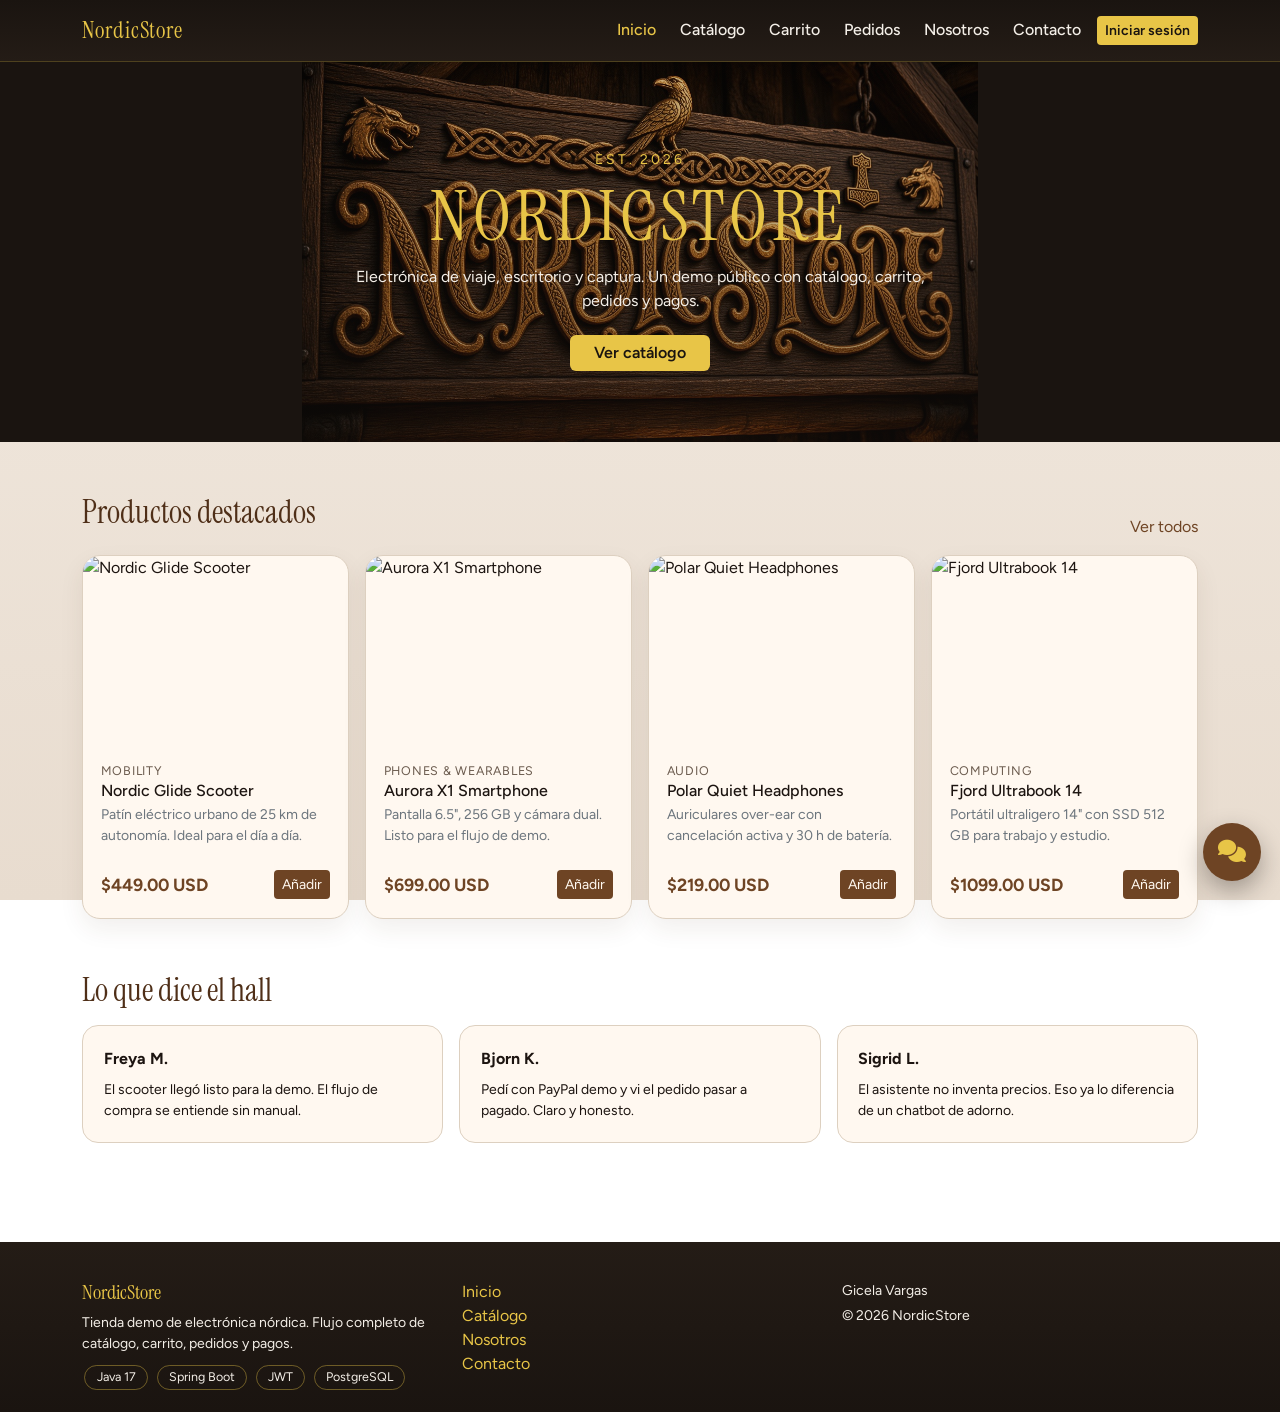
==== index.html @ 16e834bf "Publicar el demo estatico de NordicStore." ====
<!doctype html>
<html lang="es">
  <head>
    <meta charset="UTF-8" />
    <meta name="viewport" content="width=device-width, initial-scale=1.0" />
    <meta name="description" content="NordicStore — tienda demo de electrónica. Catálogo, carrito, pedidos y pagos." />
    <title>NordicStore — Inicio</title>
    <link href="https://fonts.googleapis.com/css2?family=Figtree:wght@400;500;600;700&family=Instrument+Serif:ital@0;1&display=swap" rel="stylesheet" />
    <link href="https://cdn.jsdelivr.net/npm/bootstrap@5.3.8/dist/css/bootstrap.min.css" rel="stylesheet" />
    <link rel="stylesheet" href="https://cdnjs.cloudflare.com/ajax/libs/font-awesome/6.5.0/css/all.min.css" />
    <link rel="stylesheet" href="assets/css/main.css" />
  </head>
  <body>
    <header id="header" class="sticky-top"></header>
    <section class="hero-sign">
      <div>
        <p class="small text-uppercase mb-1" style="letter-spacing:0.2em;color:var(--gold);">Est. 2026</p>
        <h1>NORDICSTORE</h1>
        <p>Electrónica de viaje, escritorio y captura. Un demo público con catálogo, carrito, pedidos y pagos.</p>
        <a class="btn btn-gold px-4" href="pages/catalogo/catalogo.html">Ver catálogo</a>
      </div>
    </section>
    <section class="section">
      <div class="container">
        <div class="d-flex justify-content-between align-items-end mb-3">
          <h2>Productos destacados</h2>
          <a href="pages/catalogo/catalogo.html">Ver todos</a>
        </div>
        <div class="row g-3" id="featured"></div>
      </div>
    </section>
    <section class="section pt-0">
      <div class="container">
        <h2 class="mb-3">Lo que dice el hall</h2>
        <div class="row g-3">
          <div class="col-md-4"><div class="review-card"><strong>Freya M.</strong><p class="small mb-0 mt-2">El scooter llegó listo para la demo. El flujo de compra se entiende sin manual.</p></div></div>
          <div class="col-md-4"><div class="review-card"><strong>Bjorn K.</strong><p class="small mb-0 mt-2">Pedí con PayPal demo y vi el pedido pasar a pagado. Claro y honesto.</p></div></div>
          <div class="col-md-4"><div class="review-card"><strong>Sigrid L.</strong><p class="small mb-0 mt-2">El asistente no inventa precios. Eso ya lo diferencia de un chatbot de adorno.</p></div></div>
        </div>
      </div>
    </section>
    <div id="footer-placeholder"></div>
    <script src="https://cdn.jsdelivr.net/npm/bootstrap@5.3.8/dist/js/bootstrap.bundle.min.js"></script>
    <script src="assets/js/config.js"></script>
    <script src="assets/js/api.js"></script>
    <script src="assets/js/store.js"></script>
    <script src="assets/js/home.js"></script>
  </body>
</html>
---- assets/css/main.css ----
:root {
  --primary: #6e4424;
  --primary-dark: #4f2f18;
  --primary-soft: #8a5a32;
  --ink: #1c1410;
  --muted: #6b5b4e;
  --line: #ddd0c0;
  --bg: #f3ebe2;
  --bg-deep: #e8dccf;
  --card: #fff8f0;
  --danger: #b42318;
  --success: #3d6b45;
  --nav: #1a1410;
  --nav-mid: #241c16;
  --gold: #e8c547;
  --champagne: #c4a77d;
  --font-display: "Instrument Serif", Georgia, serif;
  --font-body: "Figtree", system-ui, sans-serif;
}

* { box-sizing: border-box; }

html, body {
  margin: 0;
  min-height: 100%;
  font-family: var(--font-body);
  color: var(--ink);
  background:
    radial-gradient(ellipse 120% 80% at 10% -10%, rgba(196, 167, 125, 0.22), transparent 50%),
    radial-gradient(ellipse 90% 60% at 100% 0%, rgba(110, 68, 36, 0.1), transparent 45%),
    linear-gradient(180deg, var(--bg) 0%, var(--bg-deep) 100%);
  background-attachment: fixed;
}

a { color: var(--primary); text-decoration: none; }
a:hover { color: var(--primary-dark); }

.ns-nav {
  background: linear-gradient(180deg, var(--nav) 0%, var(--nav-mid) 100%);
  border-bottom: 1px solid rgba(232, 197, 71, 0.25);
}

.ns-nav .navbar-brand {
  font-family: var(--font-display);
  color: var(--gold) !important;
  font-size: 1.45rem;
  letter-spacing: 0.04em;
}

.ns-nav .nav-link {
  color: #f4efe8 !important;
  font-weight: 500;
}

.ns-nav .nav-link.active,
.ns-nav .nav-link:hover { color: var(--gold) !important; }

.ns-nav .navbar-toggler { border-color: var(--champagne); }
.ns-nav .navbar-toggler-icon {
  filter: invert(1);
}

.btn-gold {
  background: var(--gold);
  color: var(--nav);
  border: none;
  font-weight: 600;
}

.btn-gold:hover { background: #d4af37; color: var(--nav); }

.btn-wood {
  background: var(--primary);
  color: #fff8f0;
  border: none;
}

.btn-wood:hover { background: var(--primary-dark); color: #fff; }

.btn-ghost {
  border: 1px solid var(--champagne);
  color: #f4efe8;
  background: transparent;
}

.hero-sign {
  background:
    linear-gradient(180deg, rgba(26, 20, 16, 0.2), rgba(26, 20, 16, 0.45)),
    url("../images/nordic-hero.png") center/contain no-repeat,
    #1a1410;
  min-height: 380px;
  display: flex;
  align-items: center;
  justify-content: center;
  text-align: center;
  color: #fff8f0;
  padding: 4rem 1rem 3rem;
}

.hero-sign h1 {
  font-family: var(--font-display);
  font-size: clamp(2.4rem, 6vw, 4.4rem);
  letter-spacing: 0.08em;
  color: var(--gold);
  margin-bottom: 0.4rem;
}

.hero-sign p { max-width: 38rem; margin: 0 auto 1.4rem; color: #f4efe8; }

.section { padding: 3.2rem 0; }

.section h2 {
  font-family: var(--font-display);
  color: var(--primary-dark);
}

.product-card {
  background: var(--card);
  border: 1px solid var(--line);
  border-radius: 18px;
  overflow: hidden;
  height: 100%;
  display: flex;
  flex-direction: column;
  box-shadow: 0 10px 24px rgba(80, 50, 20, 0.08);
}

.product-card img {
  width: 100%;
  height: 190px;
  object-fit: cover;
}

.product-card .body { padding: 1rem 1.1rem 1.2rem; display: flex; flex-direction: column; flex: 1; }
.product-card .price { color: var(--primary); font-weight: 700; font-size: 1.1rem; }
.product-card .cat { color: var(--muted); font-size: 0.78rem; text-transform: uppercase; letter-spacing: 0.06em; }

.review-card, .panel, .info-card {
  background: var(--card);
  border: 1px solid var(--line);
  border-radius: 16px;
  padding: 1.3rem;
}

.ns-footer {
  background: linear-gradient(180deg, var(--nav-mid) 0%, var(--nav) 100%);
  color: #f4efe8;
  padding: 2.4rem 0 1.2rem;
  margin-top: 3rem;
}

.ns-footer a { color: var(--gold); }
.ns-footer .pills span {
  display: inline-block;
  border: 1px solid rgba(232, 197, 71, 0.4);
  border-radius: 999px;
  padding: 0.15rem 0.7rem;
  font-size: 0.78rem;
  margin: 0.15rem;
}

#cart-badge {
  display: none;
  min-width: 1.15rem;
  height: 1.15rem;
  border-radius: 999px;
  background: var(--gold);
  color: var(--nav);
  font-size: 0.7rem;
  align-items: center;
  justify-content: center;
  margin-left: 0.25rem;
}

.ns-toast {
  position: fixed;
  bottom: 1.4rem;
  left: 50%;
  transform: translateX(-50%) translateY(20px);
  background: var(--nav);
  color: #fff8f0;
  padding: 0.7rem 1.1rem;
  border-radius: 999px;
  opacity: 0;
  pointer-events: none;
  transition: 0.25s ease;
  z-index: 1080;
  border: 1px solid var(--gold);
}

.ns-toast.show { opacity: 1; transform: translateX(-50%) translateY(0); }
.ns-toast.error { border-color: #f0a0a0; }

.assistant-btn {
  position: fixed;
  right: 1.2rem;
  bottom: 1.2rem;
  width: 58px;
  height: 58px;
  border-radius: 50%;
  border: none;
  background: var(--primary);
  color: var(--gold);
  font-size: 1.4rem;
  box-shadow: 0 10px 24px rgba(26, 20, 16, 0.35);
  z-index: 1070;
}

.assistant-panel {
  position: fixed;
  right: 1.2rem;
  bottom: 5.2rem;
  width: min(360px, calc(100vw - 1.6rem));
  height: 420px;
  background: var(--card);
  border: 1px solid var(--line);
  border-radius: 16px;
  display: none;
  flex-direction: column;
  z-index: 1070;
  box-shadow: 0 16px 40px rgba(26, 20, 16, 0.25);
}

.assistant-panel.open { display: flex; }
.assistant-panel header {
  background: var(--nav);
  color: var(--gold);
  padding: 0.75rem 1rem;
  border-radius: 16px 16px 0 0;
  font-family: var(--font-display);
}
.assistant-log { flex: 1; overflow: auto; padding: 0.8rem; font-size: 0.92rem; }
.assistant-log .bot, .assistant-log .me {
  margin-bottom: 0.65rem;
  padding: 0.55rem 0.7rem;
  border-radius: 10px;
  white-space: pre-wrap;
}
.assistant-log .bot { background: #f3ebe2; }
.assistant-log .me { background: #efe3c8; text-align: right; }
.assistant-panel form { display: flex; gap: 0.4rem; padding: 0.6rem; border-top: 1px solid var(--line); }

.page-head { padding: 2.2rem 0 0.4rem; }
.page-head h1 { font-family: var(--font-display); color: var(--primary-dark); }

.cart-row img { width: 72px; height: 72px; object-fit: cover; border-radius: 10px; }

.pay-demo {
  border-radius: 14px;
  padding: 1rem;
  margin-top: 0.8rem;
}

.pay-demo.paypal { background: #fff7d6; border: 1px solid #e8c547; }
.pay-demo.wompi { background: #e8f7ef; border: 1px solid #3d6b45; }

.user-session { display: none; align-items: center; gap: 0.6rem; color: #f4efe8; }
.btn-cerrar-sesion {
  background: transparent;
  border: 1px solid var(--champagne);
  color: #f4efe8;
  border-radius: 999px;
  padding: 0.2rem 0.7rem;
  font-size: 0.82rem;
}
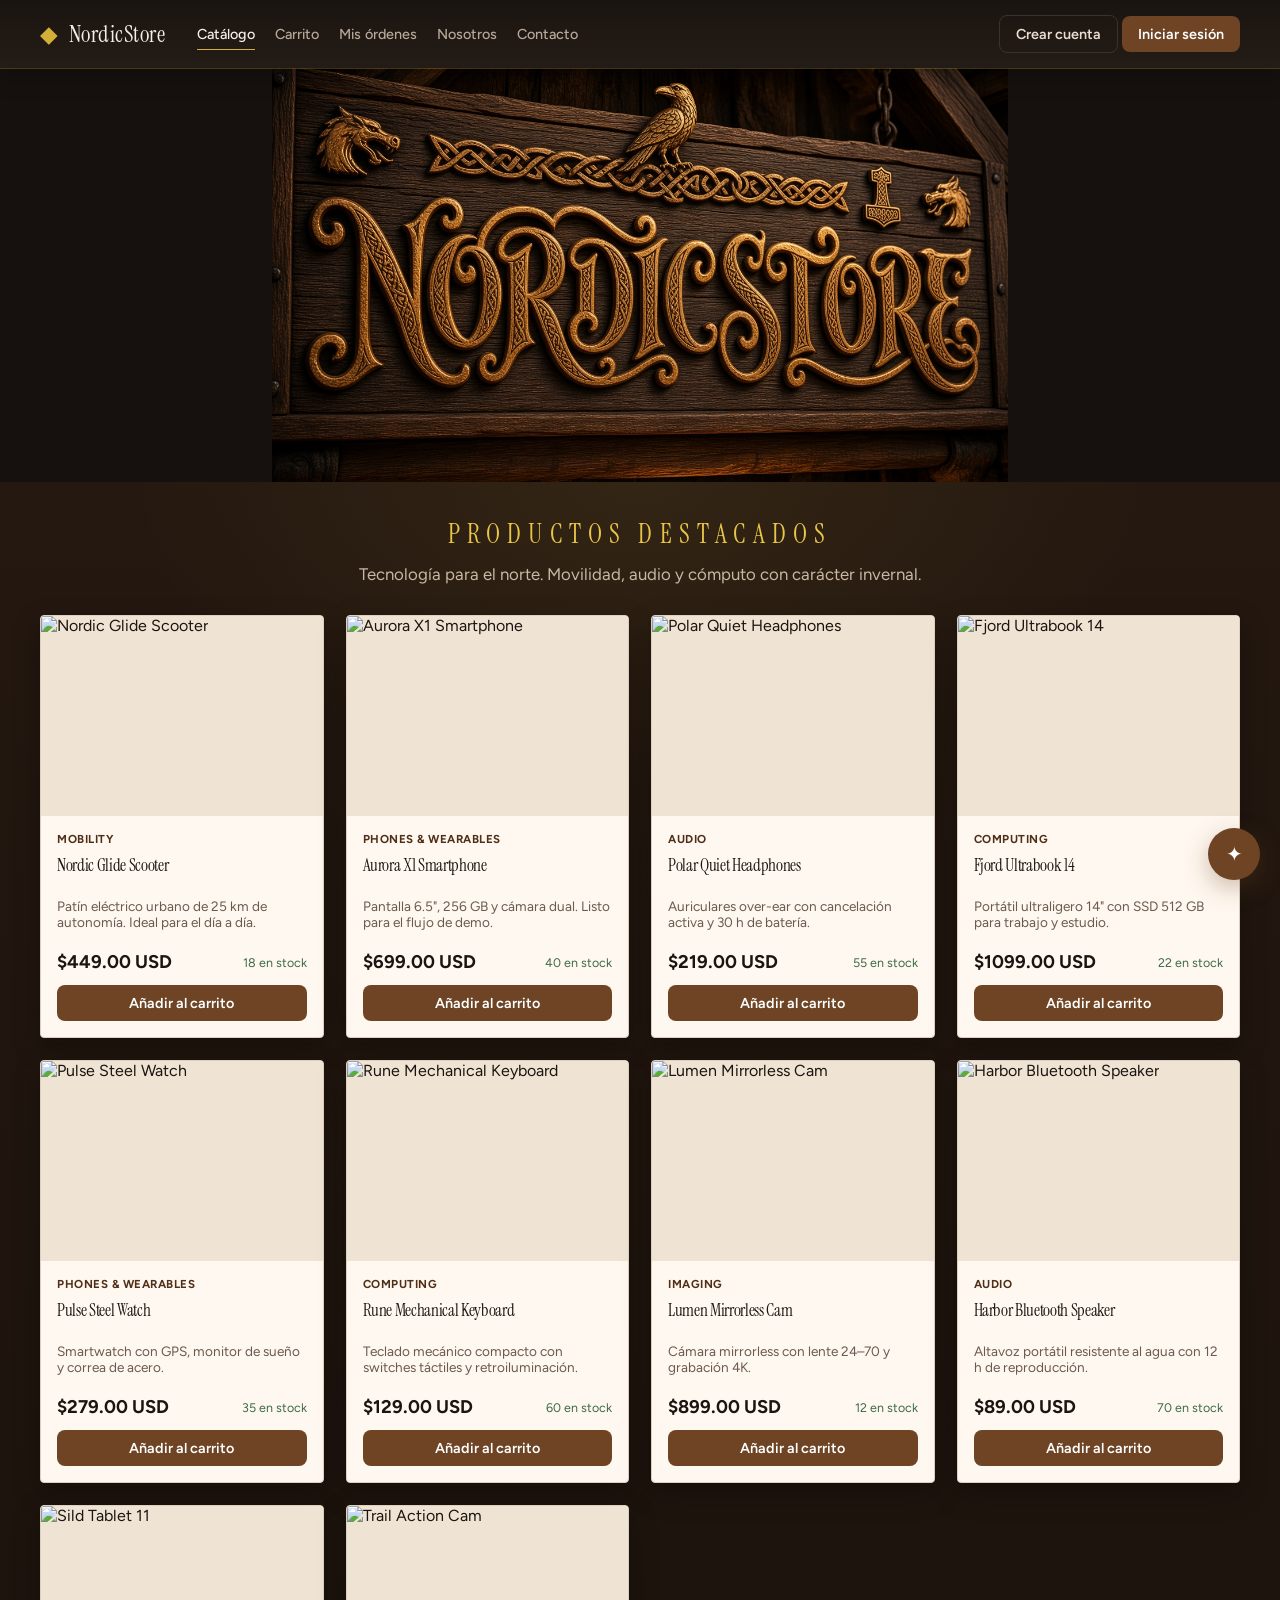
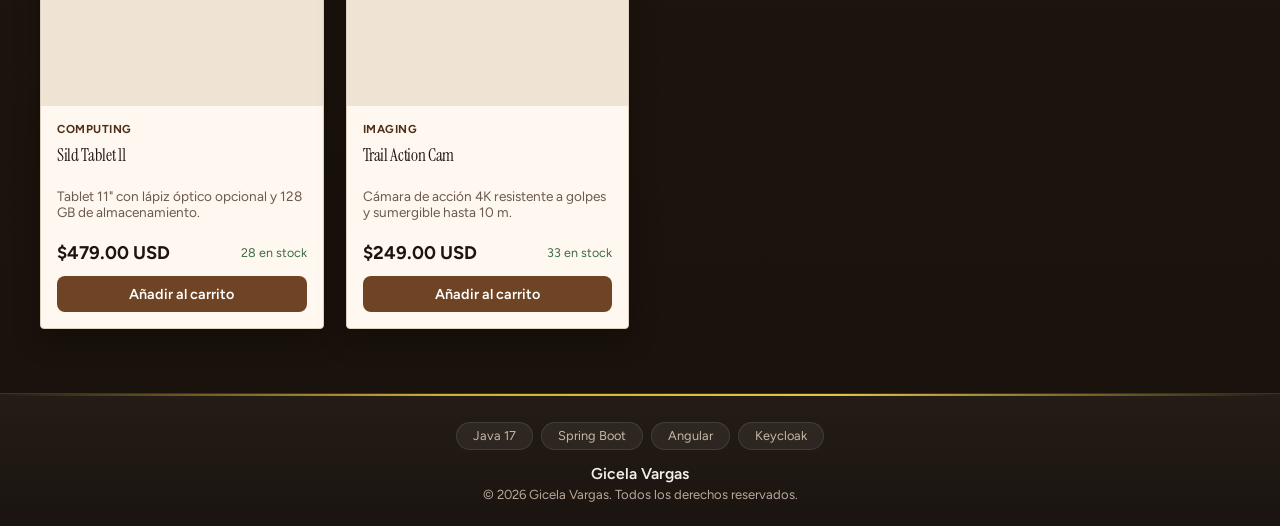
==== commit 9fdcbda4: "Igualar el look del demo al de la tienda NordicStore." ====
--- a/index.html
+++ b/index.html
@@ -3,44 +3,27 @@
   <head>
     <meta charset="UTF-8" />
     <meta name="viewport" content="width=device-width, initial-scale=1.0" />
-    <meta name="description" content="NordicStore — tienda demo de electrónica. Catálogo, carrito, pedidos y pagos." />
-    <title>NordicStore — Inicio</title>
+    <meta name="description" content="NordicStore — tienda demo de electrónica." />
+    <title>NordicStore</title>
+    <link rel="preconnect" href="https://fonts.googleapis.com" />
+    <link rel="preconnect" href="https://fonts.gstatic.com" crossorigin />
     <link href="https://fonts.googleapis.com/css2?family=Figtree:wght@400;500;600;700&family=Instrument+Serif:ital@0;1&display=swap" rel="stylesheet" />
-    <link href="https://cdn.jsdelivr.net/npm/bootstrap@5.3.8/dist/css/bootstrap.min.css" rel="stylesheet" />
-    <link rel="stylesheet" href="https://cdnjs.cloudflare.com/ajax/libs/font-awesome/6.5.0/css/all.min.css" />
     <link rel="stylesheet" href="assets/css/main.css" />
   </head>
-  <body>
-    <header id="header" class="sticky-top"></header>
-    <section class="hero-sign">
-      <div>
-        <p class="small text-uppercase mb-1" style="letter-spacing:0.2em;color:var(--gold);">Est. 2026</p>
-        <h1>NORDICSTORE</h1>
-        <p>Electrónica de viaje, escritorio y captura. Un demo público con catálogo, carrito, pedidos y pagos.</p>
-        <a class="btn btn-gold px-4" href="pages/catalogo/catalogo.html">Ver catálogo</a>
-      </div>
+  <body class="has-shop">
+    <div id="header"></div>
+    <section class="hero">
+      <h1 class="sr-only">NordicStore</h1>
+      <img class="hero-art" src="assets/images/nordic-hero.png" width="1600" height="900" alt="NordicStore">
     </section>
-    <section class="section">
-      <div class="container">
-        <div class="d-flex justify-content-between align-items-end mb-3">
-          <h2>Productos destacados</h2>
-          <a href="pages/catalogo/catalogo.html">Ver todos</a>
-        </div>
-        <div class="row g-3" id="featured"></div>
-      </div>
-    </section>
-    <section class="section pt-0">
-      <div class="container">
-        <h2 class="mb-3">Lo que dice el hall</h2>
-        <div class="row g-3">
-          <div class="col-md-4"><div class="review-card"><strong>Freya M.</strong><p class="small mb-0 mt-2">El scooter llegó listo para la demo. El flujo de compra se entiende sin manual.</p></div></div>
-          <div class="col-md-4"><div class="review-card"><strong>Bjorn K.</strong><p class="small mb-0 mt-2">Pedí con PayPal demo y vi el pedido pasar a pagado. Claro y honesto.</p></div></div>
-          <div class="col-md-4"><div class="review-card"><strong>Sigrid L.</strong><p class="small mb-0 mt-2">El asistente no inventa precios. Eso ya lo diferencia de un chatbot de adorno.</p></div></div>
-        </div>
+    <section class="shelf">
+      <div class="shelf-inner">
+        <h2 class="shelf-title">Productos destacados</h2>
+        <p class="lede">Tecnología para el norte. Movilidad, audio y cómputo con carácter invernal.</p>
+        <div class="grid" id="featured"></div>
       </div>
     </section>
     <div id="footer-placeholder"></div>
-    <script src="https://cdn.jsdelivr.net/npm/bootstrap@5.3.8/dist/js/bootstrap.bundle.min.js"></script>
     <script src="assets/js/config.js"></script>
     <script src="assets/js/api.js"></script>
     <script src="assets/js/store.js"></script>
--- a/assets/css/main.css
+++ b/assets/css/main.css
@@ -10,154 +10,369 @@
   --card: #fff8f0;
   --danger: #b42318;
   --success: #3d6b45;
+  --frost: #d4af37;
+  --champagne: #c4a77d;
   --nav: #1a1410;
   --nav-mid: #241c16;
-  --gold: #e8c547;
-  --champagne: #c4a77d;
+  --snow: #f4efe8;
   --font-display: "Instrument Serif", Georgia, serif;
   --font-body: "Figtree", system-ui, sans-serif;
+  --gold: #e8c547;
+  --gold-deep: #8a6a12;
 }
 
 * { box-sizing: border-box; }
 
-html, body {
+html,
+body {
   margin: 0;
-  min-height: 100%;
+  padding: 0;
   font-family: var(--font-body);
-  color: var(--ink);
   background:
     radial-gradient(ellipse 120% 80% at 10% -10%, rgba(196, 167, 125, 0.22), transparent 50%),
     radial-gradient(ellipse 90% 60% at 100% 0%, rgba(110, 68, 36, 0.1), transparent 45%),
     linear-gradient(180deg, var(--bg) 0%, var(--bg-deep) 100%);
   background-attachment: fixed;
+  color: var(--ink);
+  min-height: 100%;
+}
+
+body.has-shop {
+  background: #1a120c;
+}
+
+h1, h2, h3 {
+  margin: 0 0 12px;
+  font-family: var(--font-display);
+  font-weight: 400;
+  letter-spacing: -0.02em;
 }
 
 a { color: var(--primary); text-decoration: none; }
-a:hover { color: var(--primary-dark); }
-
-.ns-nav {
+
+.btn {
+  border: none;
+  border-radius: 8px;
+  padding: 9px 16px;
+  font-size: 0.9rem;
+  font-weight: 600;
+  cursor: pointer;
+  display: inline-block;
+  text-align: center;
+  font-family: inherit;
+  transition: background 0.15s ease, opacity 0.15s ease;
+}
+
+.btn:disabled { opacity: 0.5; cursor: not-allowed; }
+
+.btn-primary {
+  background: var(--primary);
+  color: #fff;
+}
+
+.btn-primary:hover:not(:disabled) { background: var(--primary-dark); color: #fff; }
+
+.btn-ghost {
+  background: transparent;
+  color: #e8ddd0;
+  border: 1px solid #3a322c;
+}
+
+.btn-ghost:hover { background: rgba(255, 255, 255, 0.08); color: #e8ddd0; }
+
+.btn-outline {
+  background: transparent;
+  color: var(--primary-dark);
+  border: 1px solid var(--primary);
+}
+
+.btn-danger {
+  background: transparent;
+  color: var(--danger);
+  border: 1px solid var(--danger);
+}
+
+.navbar {
+  display: flex;
+  align-items: center;
+  gap: 24px;
+  padding: 0 40px;
+  height: 68px;
   background: linear-gradient(180deg, var(--nav) 0%, var(--nav-mid) 100%);
-  border-bottom: 1px solid rgba(232, 197, 71, 0.25);
-}
-
-.ns-nav .navbar-brand {
+  color: var(--snow);
+  position: sticky;
+  top: 0;
+  z-index: 10;
+  box-shadow: 0 1px 0 rgba(212, 175, 55, 0.28), 0 8px 24px rgba(0, 0, 0, 0.28);
+}
+
+.brand {
   font-family: var(--font-display);
-  color: var(--gold) !important;
   font-size: 1.45rem;
-  letter-spacing: 0.04em;
-}
-
-.ns-nav .nav-link {
-  color: #f4efe8 !important;
+  color: var(--snow) !important;
+  text-decoration: none;
+  letter-spacing: 0.02em;
+  white-space: nowrap;
+}
+
+.brand strong { font-weight: 400; }
+
+.brand-mark {
+  color: var(--frost);
+  margin-right: 6px;
+}
+
+.nav-links {
+  display: flex;
+  gap: 20px;
+  margin-left: 8px;
+  flex-wrap: wrap;
+}
+
+.nav-links a {
+  color: #b8a898 !important;
+  text-decoration: none;
   font-weight: 500;
-}
-
-.ns-nav .nav-link.active,
-.ns-nav .nav-link:hover { color: var(--gold) !important; }
-
-.ns-nav .navbar-toggler { border-color: var(--champagne); }
-.ns-nav .navbar-toggler-icon {
-  filter: invert(1);
-}
-
-.btn-gold {
-  background: var(--gold);
-  color: var(--nav);
-  border: none;
+  font-size: 0.9rem;
+  padding: 6px 0;
+  border-bottom: 1px solid transparent;
+}
+
+.nav-links a:hover { color: var(--snow) !important; }
+
+.nav-links a.active {
+  color: var(--snow) !important;
+  border-color: var(--frost);
+}
+
+.nav-actions {
+  margin-left: auto;
+  display: flex;
+  align-items: center;
+  gap: 14px;
+}
+
+.nav-actions .user { color: #c8b8a4; font-size: 0.88rem; }
+
+.user-session { display: none; align-items: center; gap: 14px; }
+
+.content {
+  width: 100%;
+  max-width: 1520px;
+  margin: 0 auto;
+  padding: 28px 40px 56px;
+}
+
+.hero {
+  margin: 0;
+  width: 100%;
+  background: #16110e;
+}
+
+.hero-art {
+  display: block;
+  width: 100%;
+  height: min(46vh, 440px);
+  object-fit: contain;
+  object-position: center;
+  background: #16110e;
+}
+
+.sr-only {
+  position: absolute;
+  width: 1px;
+  height: 1px;
+  overflow: hidden;
+  clip: rect(0, 0, 0, 0);
+}
+
+.shelf {
+  width: 100%;
+  padding: 36px 40px 64px;
+  background:
+    radial-gradient(ellipse 80% 40% at 50% 0%, rgba(232, 197, 71, 0.08), transparent 50%),
+    linear-gradient(180deg, #241810 0%, #1a120c 100%);
+}
+
+.shelf-inner { max-width: 1520px; margin: 0 auto; }
+
+.shelf-title {
+  margin: 0 0 10px;
+  text-align: center;
+  font-family: var(--font-display);
+  font-size: clamp(1.15rem, 2.4vw, 1.6rem);
+  letter-spacing: 0.28em;
+  text-transform: uppercase;
+  color: #e8c547;
+}
+
+.lede {
+  max-width: 36rem;
+  margin: 0 auto 28px;
+  text-align: center;
+  color: #c8b8a4;
+  font-size: 1.05rem;
+  line-height: 1.55;
+}
+
+.grid {
+  display: grid;
+  grid-template-columns: repeat(auto-fill, minmax(260px, 1fr));
+  gap: 22px;
+}
+
+.card {
+  background: #fff8f0;
+  border: 1px solid var(--line);
+  border-radius: 4px;
+  box-shadow: 0 10px 28px rgba(0, 0, 0, 0.28);
+}
+
+.product {
+  display: flex;
+  flex-direction: column;
+  overflow: hidden;
+}
+
+.thumb {
+  height: 200px;
+  background: #efe4d4;
+}
+
+.thumb img {
+  width: 100%;
+  height: 100%;
+  object-fit: cover;
+}
+
+.product-body {
+  padding: 16px;
+  display: flex;
+  flex-direction: column;
+  gap: 8px;
+  flex: 1;
+}
+
+.category {
+  font-size: 0.72rem;
+  text-transform: uppercase;
+  letter-spacing: 0.5px;
+  color: var(--primary-dark);
+  font-weight: 700;
+}
+
+.product-body h3 {
+  margin: 0;
+  font-size: 1.05rem;
+}
+
+.desc {
+  font-size: 0.85rem;
+  color: var(--muted);
+  flex: 1;
+  display: -webkit-box;
+  -webkit-line-clamp: 2;
+  -webkit-box-orient: vertical;
+  overflow: hidden;
+}
+
+.product-foot {
+  display: flex;
+  justify-content: space-between;
+  align-items: center;
+}
+
+.price { font-size: 1.15rem; font-weight: 700; }
+
+.stock { font-size: 0.78rem; color: var(--success); }
+.stock.out { color: var(--danger); }
+
+.block { width: 100%; margin-top: 4px; }
+
+.site-footer {
+  position: relative;
+  margin-top: auto;
+  width: 100%;
+  background: linear-gradient(180deg, var(--nav-mid) 0%, var(--nav) 100%);
+  border-top: 1px solid rgba(212, 175, 55, 0.2);
+  padding: 1.75rem 1rem 1.5rem;
+  text-align: center;
+}
+
+.site-footer::before {
+  content: "";
+  position: absolute;
+  top: 0;
+  left: 0;
+  right: 0;
+  height: 2px;
+  background: linear-gradient(90deg, transparent, var(--frost) 35%, var(--gold) 65%, transparent);
+}
+
+.footer-pills {
+  display: flex;
+  flex-wrap: wrap;
+  justify-content: center;
+  gap: 8px;
+  margin-bottom: 14px;
+}
+
+.footer-pill {
+  display: inline-flex;
+  align-items: center;
+  background: rgba(255, 255, 255, 0.06);
+  border: 1px solid rgba(255, 255, 255, 0.1);
+  border-radius: 2rem;
+  padding: 0.35rem 1rem;
+  color: #c8b8a4;
+  font-size: 0.8rem;
+}
+
+.footer-author {
+  margin: 0 0 4px;
+  color: var(--snow);
   font-weight: 600;
-}
-
-.btn-gold:hover { background: #d4af37; color: var(--nav); }
-
-.btn-wood {
-  background: var(--primary);
-  color: #fff8f0;
-  border: none;
-}
-
-.btn-wood:hover { background: var(--primary-dark); color: #fff; }
-
-.btn-ghost {
-  border: 1px solid var(--champagne);
-  color: #f4efe8;
-  background: transparent;
-}
-
-.hero-sign {
-  background:
-    linear-gradient(180deg, rgba(26, 20, 16, 0.2), rgba(26, 20, 16, 0.45)),
-    url("../images/nordic-hero.png") center/contain no-repeat,
-    #1a1410;
-  min-height: 380px;
-  display: flex;
-  align-items: center;
-  justify-content: center;
-  text-align: center;
-  color: #fff8f0;
-  padding: 4rem 1rem 3rem;
-}
-
-.hero-sign h1 {
-  font-family: var(--font-display);
-  font-size: clamp(2.4rem, 6vw, 4.4rem);
-  letter-spacing: 0.08em;
-  color: var(--gold);
-  margin-bottom: 0.4rem;
-}
-
-.hero-sign p { max-width: 38rem; margin: 0 auto 1.4rem; color: #f4efe8; }
-
-.section { padding: 3.2rem 0; }
-
-.section h2 {
-  font-family: var(--font-display);
-  color: var(--primary-dark);
-}
-
-.product-card {
+  font-size: 0.98rem;
+}
+
+.footer-rights {
+  margin: 0;
+  color: #b8a898;
+  font-size: 0.82rem;
+}
+
+.page-head h1 { color: var(--primary-dark); }
+.muted { color: var(--muted); }
+
+.panel {
   background: var(--card);
   border: 1px solid var(--line);
-  border-radius: 18px;
-  overflow: hidden;
-  height: 100%;
-  display: flex;
-  flex-direction: column;
-  box-shadow: 0 10px 24px rgba(80, 50, 20, 0.08);
-}
-
-.product-card img {
-  width: 100%;
-  height: 190px;
-  object-fit: cover;
-}
-
-.product-card .body { padding: 1rem 1.1rem 1.2rem; display: flex; flex-direction: column; flex: 1; }
-.product-card .price { color: var(--primary); font-weight: 700; font-size: 1.1rem; }
-.product-card .cat { color: var(--muted); font-size: 0.78rem; text-transform: uppercase; letter-spacing: 0.06em; }
-
-.review-card, .panel, .info-card {
-  background: var(--card);
-  border: 1px solid var(--line);
-  border-radius: 16px;
+  border-radius: 4px;
   padding: 1.3rem;
 }
 
-.ns-footer {
-  background: linear-gradient(180deg, var(--nav-mid) 0%, var(--nav) 100%);
-  color: #f4efe8;
-  padding: 2.4rem 0 1.2rem;
-  margin-top: 3rem;
-}
-
-.ns-footer a { color: var(--gold); }
-.ns-footer .pills span {
-  display: inline-block;
-  border: 1px solid rgba(232, 197, 71, 0.4);
-  border-radius: 999px;
-  padding: 0.15rem 0.7rem;
-  font-size: 0.78rem;
-  margin: 0.15rem;
-}
+.cart-row {
+  display: flex;
+  gap: 12px;
+  align-items: center;
+  padding: 12px 0;
+  border-bottom: 1px solid var(--line);
+}
+
+.cart-row img { width: 72px; height: 72px; object-fit: cover; border-radius: 4px; }
+
+.cart-row input { width: 5rem; }
+
+.row-between {
+  display: flex;
+  justify-content: space-between;
+  align-items: center;
+  padding-top: 16px;
+}
+
+.pay-demo { border-radius: 8px; padding: 1rem; margin-top: 0.8rem; }
+.pay-demo.paypal { background: #fff7d6; border: 1px solid #e8c547; }
+.pay-demo.wompi { background: #e8f7ef; border: 1px solid #3d6b45; }
 
 #cart-badge {
   display: none;
@@ -193,73 +408,84 @@
 
 .assistant-btn {
   position: fixed;
-  right: 1.2rem;
-  bottom: 1.2rem;
-  width: 58px;
-  height: 58px;
+  right: 20px;
+  bottom: 20px;
+  width: 52px;
+  height: 52px;
   border-radius: 50%;
   border: none;
   background: var(--primary);
-  color: var(--gold);
-  font-size: 1.4rem;
-  box-shadow: 0 10px 24px rgba(26, 20, 16, 0.35);
-  z-index: 1070;
+  color: #fff;
+  font-size: 1.25rem;
+  box-shadow: 0 8px 24px rgba(110, 68, 36, 0.35);
+  z-index: 40;
+  cursor: pointer;
 }
 
 .assistant-panel {
   position: fixed;
-  right: 1.2rem;
-  bottom: 5.2rem;
-  width: min(360px, calc(100vw - 1.6rem));
+  right: 20px;
+  bottom: 82px;
+  width: min(380px, calc(100vw - 32px));
   height: 420px;
   background: var(--card);
   border: 1px solid var(--line);
-  border-radius: 16px;
+  border-radius: 4px;
   display: none;
   flex-direction: column;
-  z-index: 1070;
+  z-index: 40;
   box-shadow: 0 16px 40px rgba(26, 20, 16, 0.25);
 }
 
 .assistant-panel.open { display: flex; }
 .assistant-panel header {
-  background: var(--nav);
-  color: var(--gold);
-  padding: 0.75rem 1rem;
-  border-radius: 16px 16px 0 0;
+  padding: 14px 16px 8px;
+  border-bottom: 1px solid var(--line);
   font-family: var(--font-display);
-}
-.assistant-log { flex: 1; overflow: auto; padding: 0.8rem; font-size: 0.92rem; }
+  color: var(--ink);
+}
+.assistant-log { flex: 1; overflow: auto; padding: 12px 16px; font-size: 0.9rem; }
 .assistant-log .bot, .assistant-log .me {
-  margin-bottom: 0.65rem;
-  padding: 0.55rem 0.7rem;
-  border-radius: 10px;
+  margin-bottom: 8px;
+  padding: 8px 12px;
+  border-radius: 12px;
   white-space: pre-wrap;
 }
-.assistant-log .bot { background: #f3ebe2; }
-.assistant-log .me { background: #efe3c8; text-align: right; }
-.assistant-panel form { display: flex; gap: 0.4rem; padding: 0.6rem; border-top: 1px solid var(--line); }
-
-.page-head { padding: 2.2rem 0 0.4rem; }
-.page-head h1 { font-family: var(--font-display); color: var(--primary-dark); }
-
-.cart-row img { width: 72px; height: 72px; object-fit: cover; border-radius: 10px; }
-
-.pay-demo {
-  border-radius: 14px;
-  padding: 1rem;
-  margin-top: 0.8rem;
-}
-
-.pay-demo.paypal { background: #fff7d6; border: 1px solid #e8c547; }
-.pay-demo.wompi { background: #e8f7ef; border: 1px solid #3d6b45; }
-
-.user-session { display: none; align-items: center; gap: 0.6rem; color: #f4efe8; }
-.btn-cerrar-sesion {
-  background: transparent;
-  border: 1px solid var(--champagne);
-  color: #f4efe8;
-  border-radius: 999px;
-  padding: 0.2rem 0.7rem;
-  font-size: 0.82rem;
-}
+.assistant-log .bot { background: var(--bg-deep); }
+.assistant-log .me { background: var(--primary); color: #fff; text-align: right; }
+.assistant-panel form { display: flex; gap: 8px; padding: 12px 16px 16px; }
+.assistant-panel input {
+  flex: 1;
+  border: 1px solid var(--line);
+  border-radius: 8px;
+  padding: 8px 10px;
+  font: inherit;
+}
+
+.shelf-tools {
+  display: flex;
+  gap: 12px;
+  margin: 0 auto 24px;
+  max-width: 640px;
+}
+
+.shelf-tools input,
+.shelf-tools select,
+.panel input,
+.panel textarea,
+.panel select {
+  width: 100%;
+  border: 1px solid var(--line);
+  border-radius: 8px;
+  padding: 8px 10px;
+  font: inherit;
+  background: #fff;
+}
+
+@media (max-width: 700px) {
+  .navbar { padding: 10px 16px; height: auto; flex-wrap: wrap; }
+  .nav-actions { margin-left: 0; width: 100%; }
+  .hero-art { height: min(40vh, 300px); }
+  .shelf, .content { padding: 28px 16px 48px; }
+  .lede { font-size: 0.95rem; }
+}
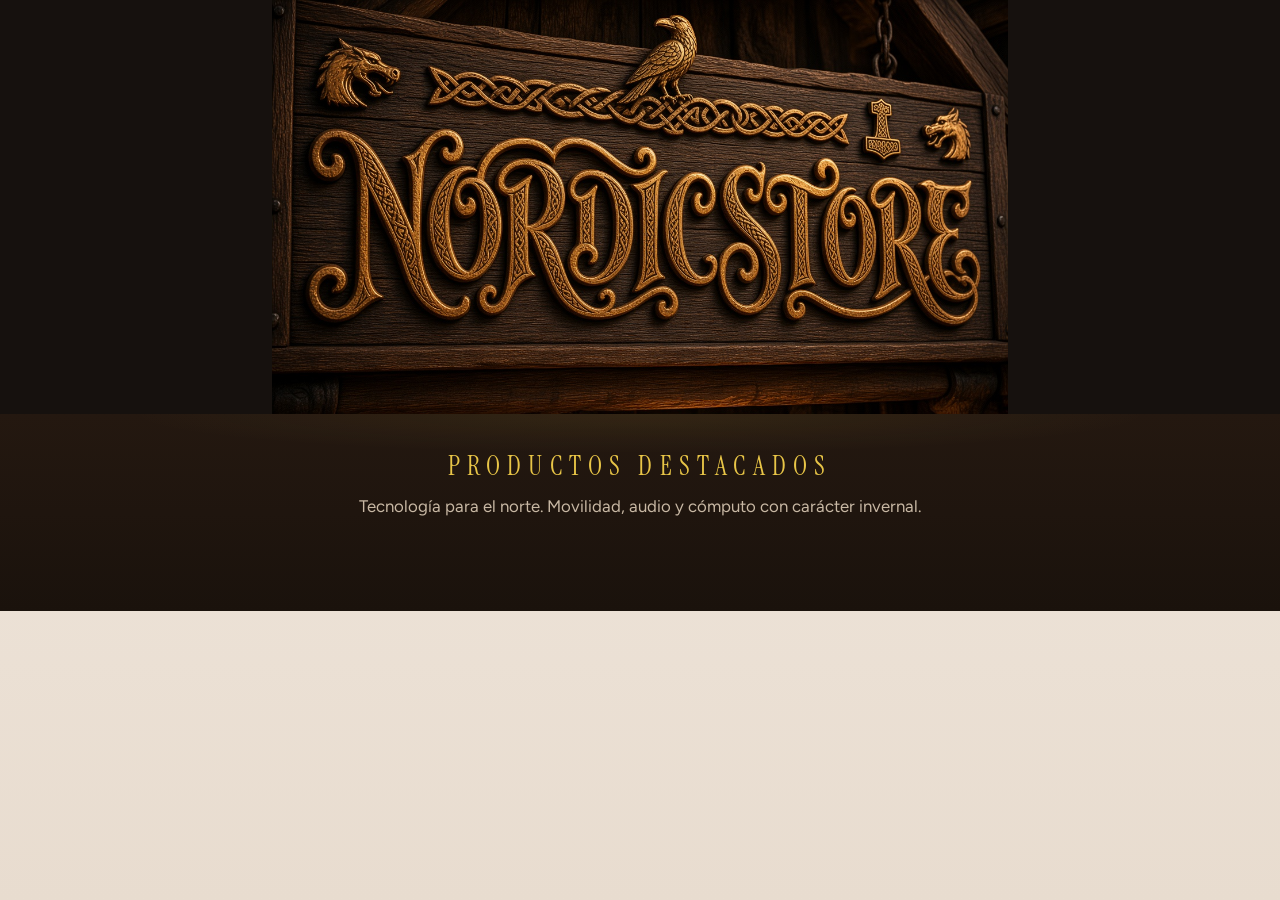
==== commit ca33c06f: "Corregir el layout en GitHub Pages y anadir ES/EN como en la tienda." ====
--- a/index.html
+++ b/index.html
@@ -3,30 +3,53 @@
   <head>
     <meta charset="UTF-8" />
     <meta name="viewport" content="width=device-width, initial-scale=1.0" />
-    <meta name="description" content="NordicStore — tienda demo de electrónica." />
     <title>NordicStore</title>
+    <style>
+      html, body { margin: 0; }
+      body.has-shop { background: #1a120c; color: #f4efe8; font-family: Figtree, system-ui, sans-serif; }
+      .navbar { display: flex; align-items: center; gap: 24px; padding: 0 40px; height: 68px; background: #1a1410; color: #f4efe8; }
+      .brand { color: #f4efe8; text-decoration: none; font-size: 1.45rem; }
+      .nav-links { display: flex; gap: 20px; flex-wrap: wrap; }
+      .nav-links a { color: #b8a898; text-decoration: none; font-size: 0.9rem; }
+      .nav-actions { margin-left: auto; display: flex; align-items: center; gap: 14px; }
+      .sr-only { position: absolute; width: 1px; height: 1px; overflow: hidden; clip: rect(0,0,0,0); }
+      .hero { background: #16110e; }
+      .hero-art { display: block; width: 100%; height: min(46vh, 440px); object-fit: contain; object-position: center; background: #16110e; }
+      .shelf { background: linear-gradient(180deg, #241810 0%, #1a120c 100%); padding: 36px 40px 64px; }
+      [hidden] { display: none !important; }
+    </style>
     <link rel="preconnect" href="https://fonts.googleapis.com" />
     <link rel="preconnect" href="https://fonts.gstatic.com" crossorigin />
     <link href="https://fonts.googleapis.com/css2?family=Figtree:wght@400;500;600;700&family=Instrument+Serif:ital@0;1&display=swap" rel="stylesheet" />
-    <link rel="stylesheet" href="assets/css/main.css" />
+    <script src="assets/js/boot.js"></script>
+    <script src="/NordicStore/assets/js/boot.js"></script>
   </head>
   <body class="has-shop">
     <div id="header"></div>
     <section class="hero">
       <h1 class="sr-only">NordicStore</h1>
-      <img class="hero-art" src="assets/images/nordic-hero.png" width="1600" height="900" alt="NordicStore">
+      <img class="hero-art" id="hero-art" alt="NordicStore">
     </section>
     <section class="shelf">
       <div class="shelf-inner">
-        <h2 class="shelf-title">Productos destacados</h2>
-        <p class="lede">Tecnología para el norte. Movilidad, audio y cómputo con carácter invernal.</p>
+        <h2 class="shelf-title" data-i18n="catalog.featured">Productos destacados</h2>
+        <p class="lede" data-i18n="catalog.lede">Tecnología para el norte. Movilidad, audio y cómputo con carácter invernal.</p>
         <div class="grid" id="featured"></div>
       </div>
     </section>
     <div id="footer-placeholder"></div>
-    <script src="assets/js/config.js"></script>
-    <script src="assets/js/api.js"></script>
-    <script src="assets/js/store.js"></script>
-    <script src="assets/js/home.js"></script>
+    <script>
+      if (window.nsAsset) {
+        var img = document.getElementById("hero-art");
+        if (img) img.src = nsAsset("assets/images/nordic-hero.png");
+        nsLoadScripts([
+          "assets/js/i18n.js",
+          "assets/js/config.js",
+          "assets/js/api.js",
+          "assets/js/store.js",
+          "assets/js/home.js"
+        ]);
+      }
+    </script>
   </body>
 </html>
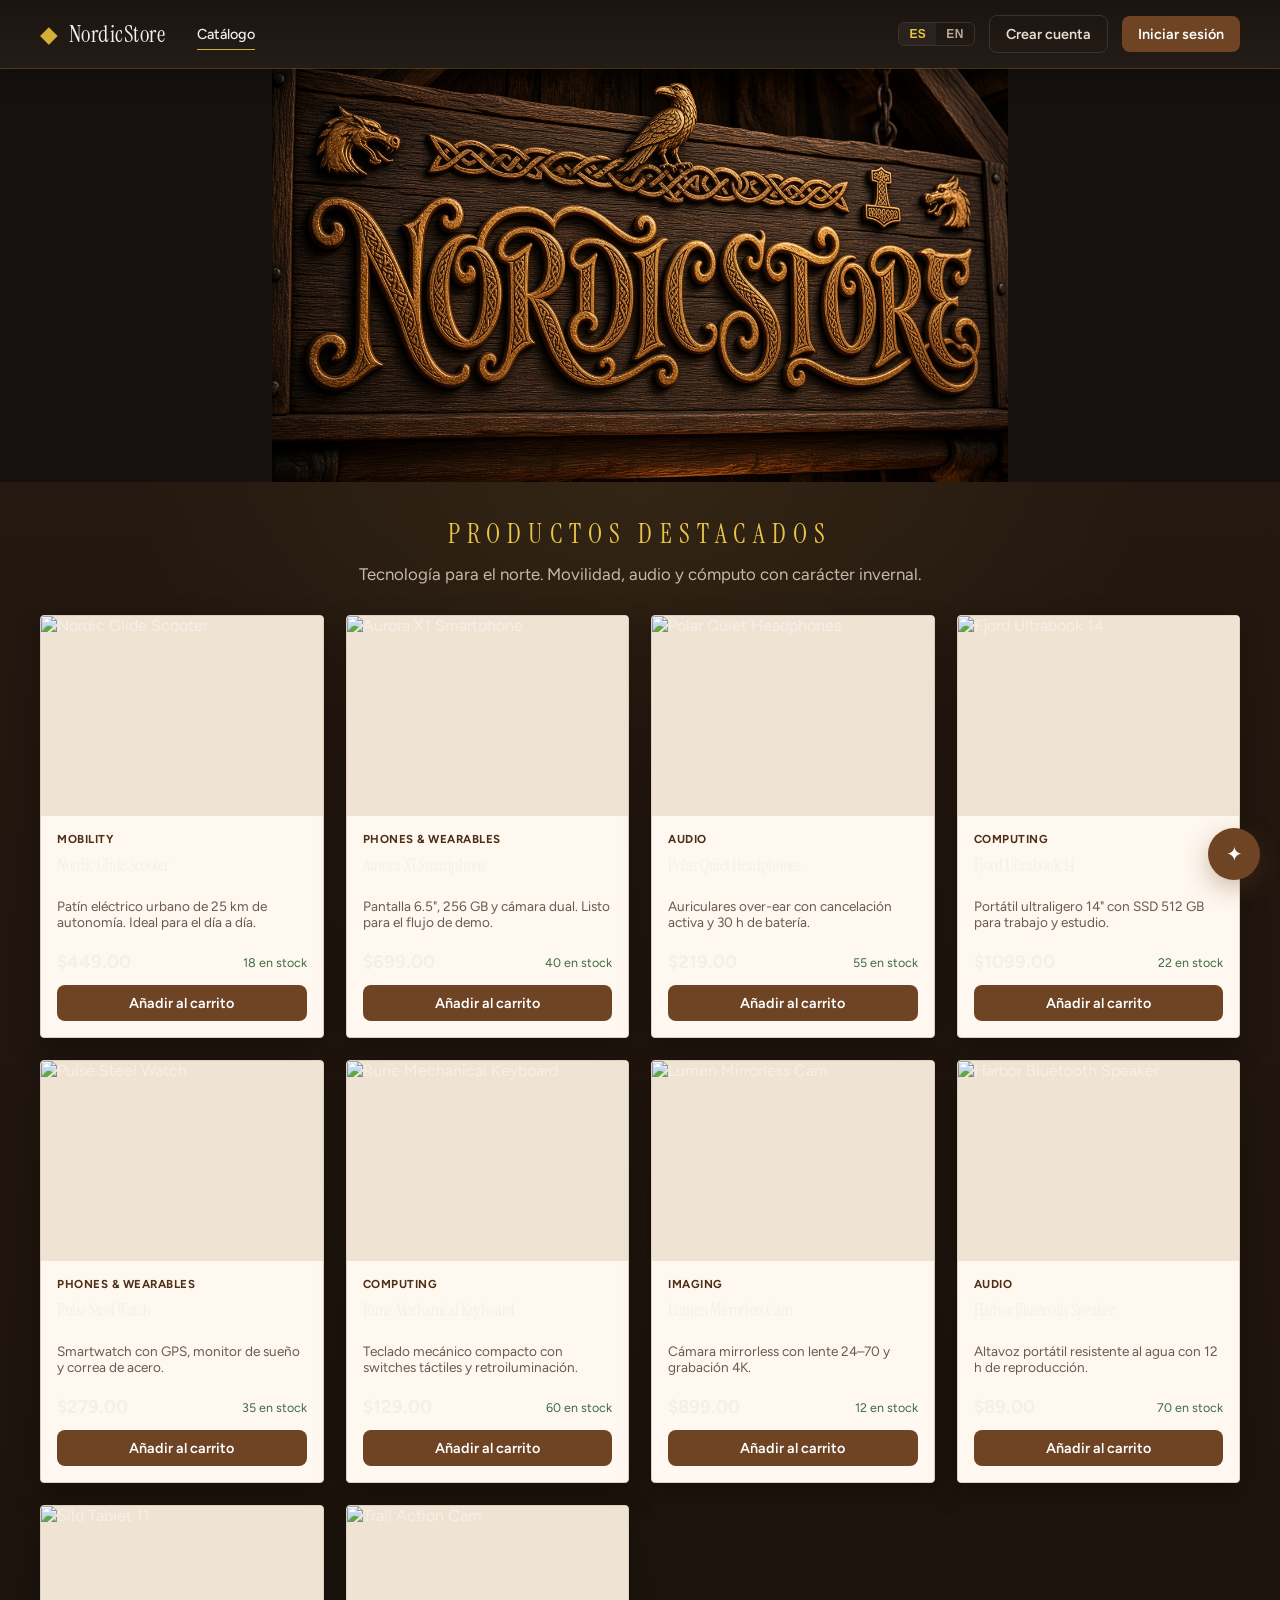
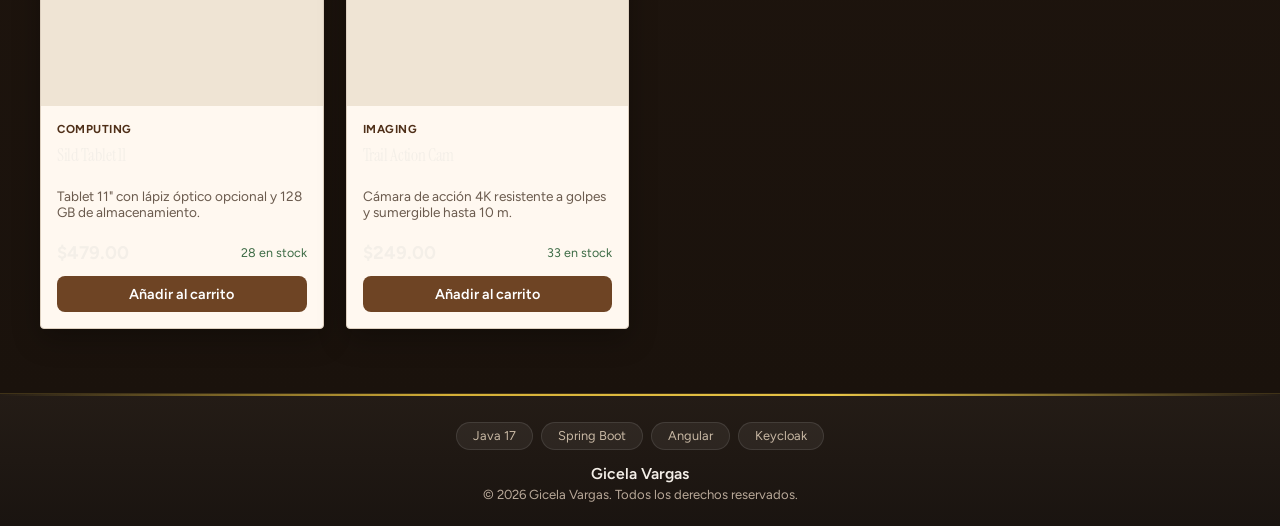
==== commit e50ff561: "Mostrar el catalogo del demo aunque el API no este en Render." ====
--- a/index.html
+++ b/index.html
@@ -21,20 +21,20 @@
     <link rel="preconnect" href="https://fonts.googleapis.com" />
     <link rel="preconnect" href="https://fonts.gstatic.com" crossorigin />
     <link href="https://fonts.googleapis.com/css2?family=Figtree:wght@400;500;600;700&family=Instrument+Serif:ital@0;1&display=swap" rel="stylesheet" />
-    <script src="assets/js/boot.js"></script>
-    <script src="/NordicStore/assets/js/boot.js"></script>
+    <script src="assets/js/boot.js?v=2"></script>
+    <script src="/NordicStore/assets/js/boot.js?v=2"></script>
   </head>
   <body class="has-shop">
     <div id="header"></div>
     <section class="hero">
       <h1 class="sr-only">NordicStore</h1>
-      <img class="hero-art" id="hero-art" alt="NordicStore">
+      <img class="hero-art" id="hero-art" alt="NordicStore" src="assets/images/nordic-hero.png">
     </section>
     <section class="shelf">
       <div class="shelf-inner">
         <h2 class="shelf-title" data-i18n="catalog.featured">Productos destacados</h2>
         <p class="lede" data-i18n="catalog.lede">Tecnología para el norte. Movilidad, audio y cómputo con carácter invernal.</p>
-        <div class="grid" id="featured"></div>
+        <div class="grid" id="featured"><p class="lede">Cargando productos…</p></div>
       </div>
     </section>
     <div id="footer-placeholder"></div>
@@ -48,7 +48,10 @@
           "assets/js/api.js",
           "assets/js/store.js",
           "assets/js/home.js"
-        ]);
+        ], function () {
+          if (typeof cargarLayout === "function") cargarLayout();
+          if (typeof iniciarHome === "function") iniciarHome();
+        });
       }
     </script>
   </body>
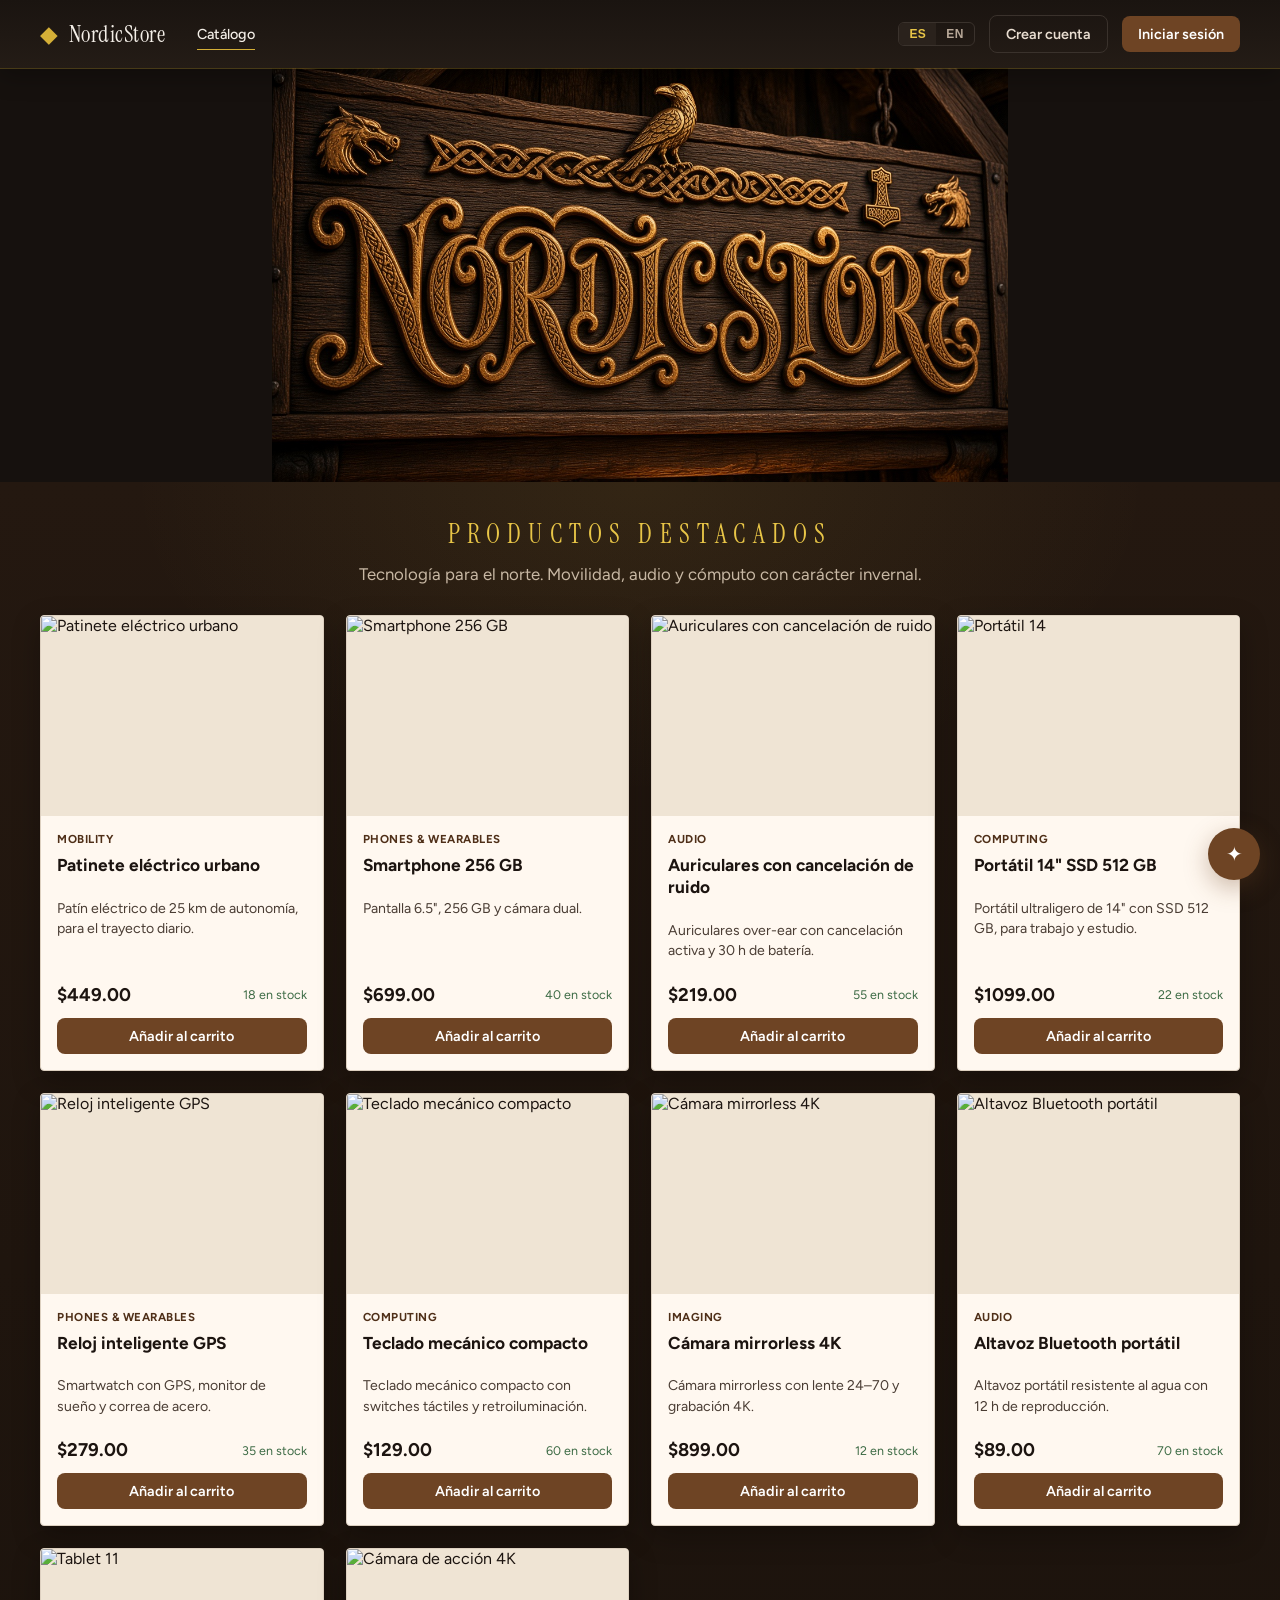
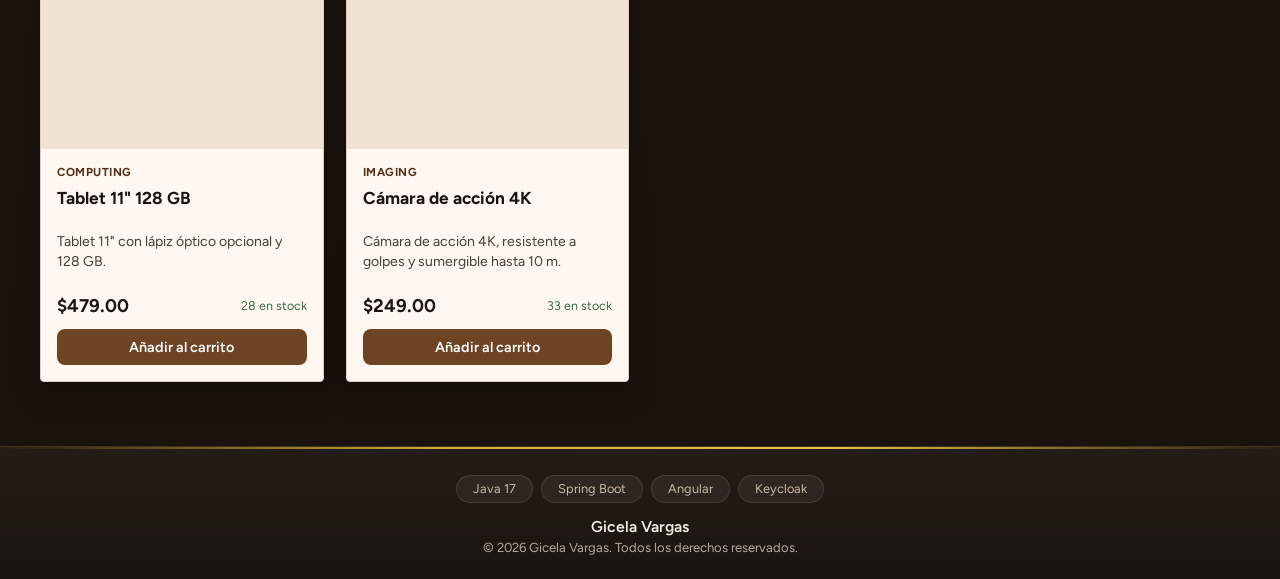
==== commit 00a16e5e: "Hacer legibles las cards y usar nombres de producto mas naturales." ====
--- a/index.html
+++ b/index.html
@@ -6,7 +6,9 @@
     <title>NordicStore</title>
     <style>
       html, body { margin: 0; }
-      body.has-shop { background: #1a120c; color: #f4efe8; font-family: Figtree, system-ui, sans-serif; }
+      body.has-shop { background: #1a120c; font-family: Figtree, system-ui, sans-serif; }
+      .product-body, .product-body h3, .price { color: #1c1410; }
+      .desc { color: #5c4e42; }
       .navbar { display: flex; align-items: center; gap: 24px; padding: 0 40px; height: 68px; background: #1a1410; color: #f4efe8; }
       .brand { color: #f4efe8; text-decoration: none; font-size: 1.45rem; }
       .nav-links { display: flex; gap: 20px; flex-wrap: wrap; }
@@ -21,8 +23,8 @@
     <link rel="preconnect" href="https://fonts.googleapis.com" />
     <link rel="preconnect" href="https://fonts.gstatic.com" crossorigin />
     <link href="https://fonts.googleapis.com/css2?family=Figtree:wght@400;500;600;700&family=Instrument+Serif:ital@0;1&display=swap" rel="stylesheet" />
-    <script src="assets/js/boot.js?v=2"></script>
-    <script src="/NordicStore/assets/js/boot.js?v=2"></script>
+    <script src="assets/js/boot.js?v=3"></script>
+    <script src="/NordicStore/assets/js/boot.js?v=3"></script>
   </head>
   <body class="has-shop">
     <div id="header"></div>
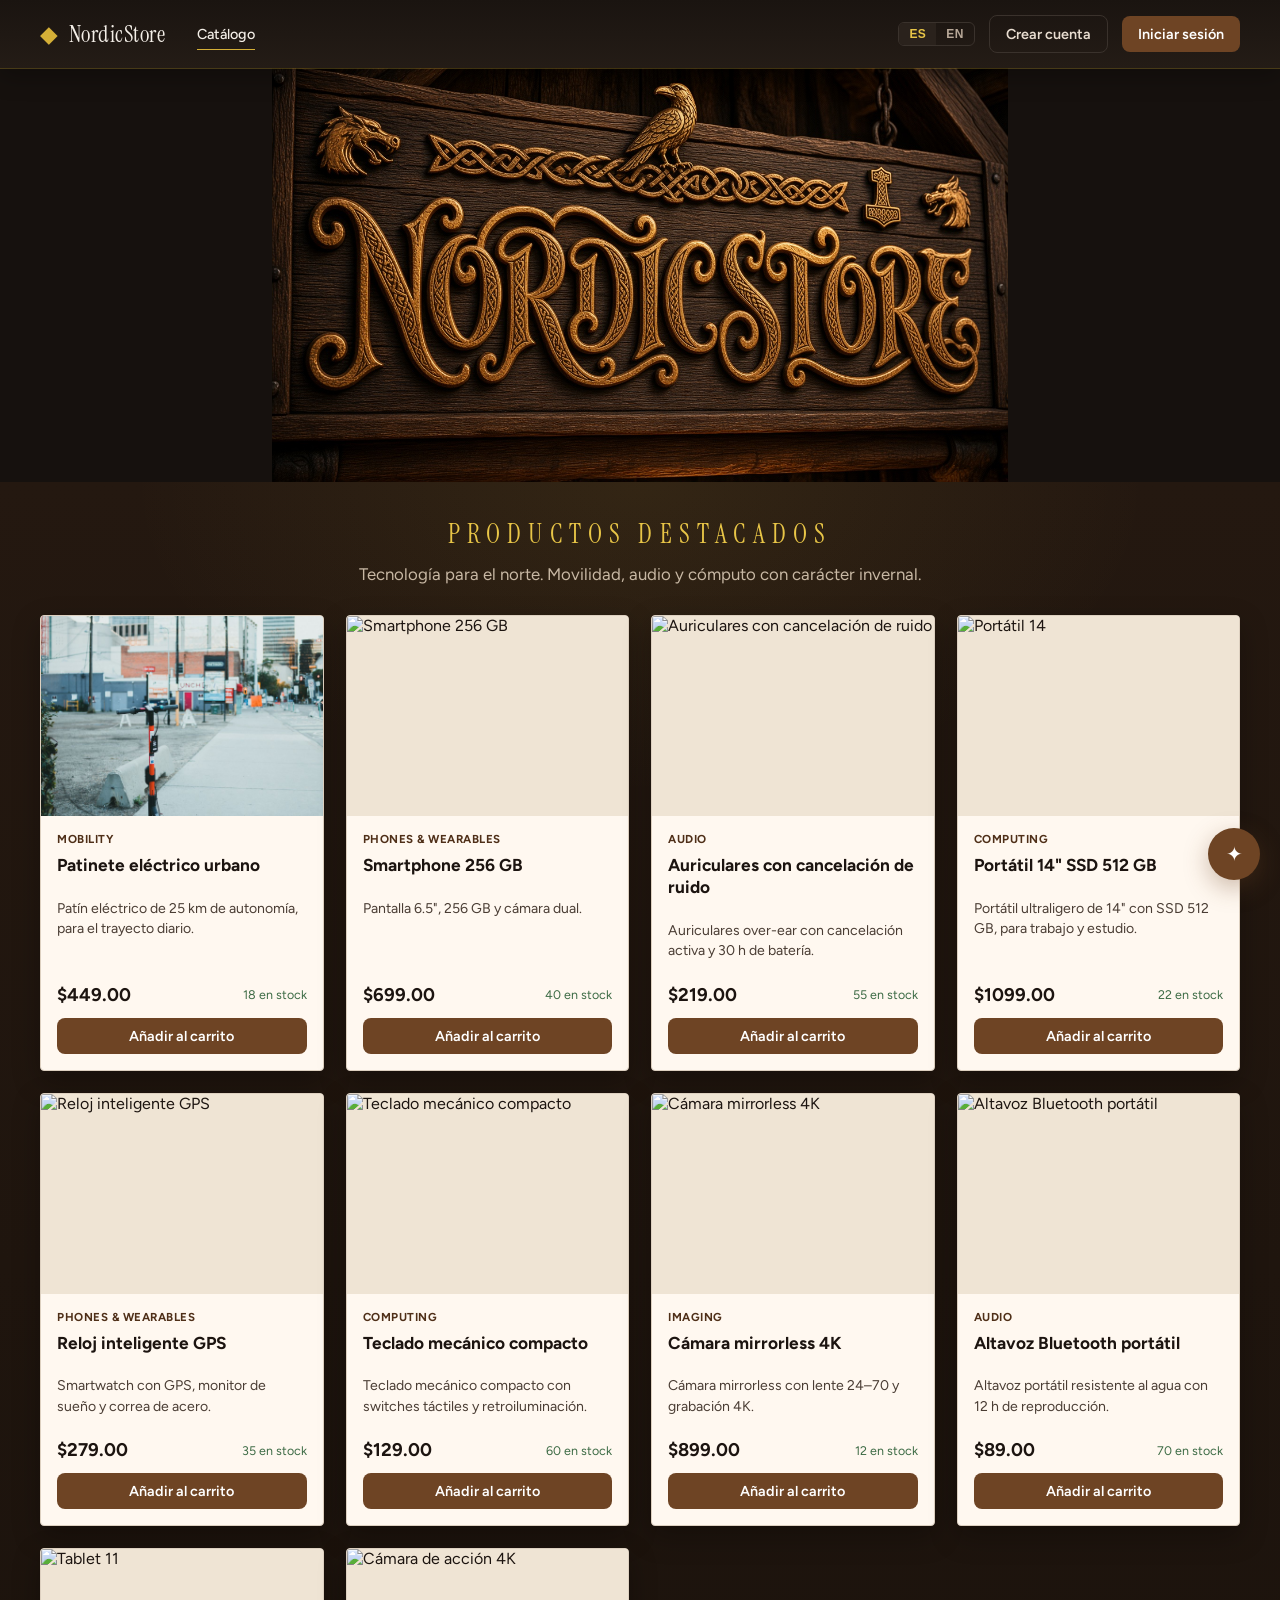
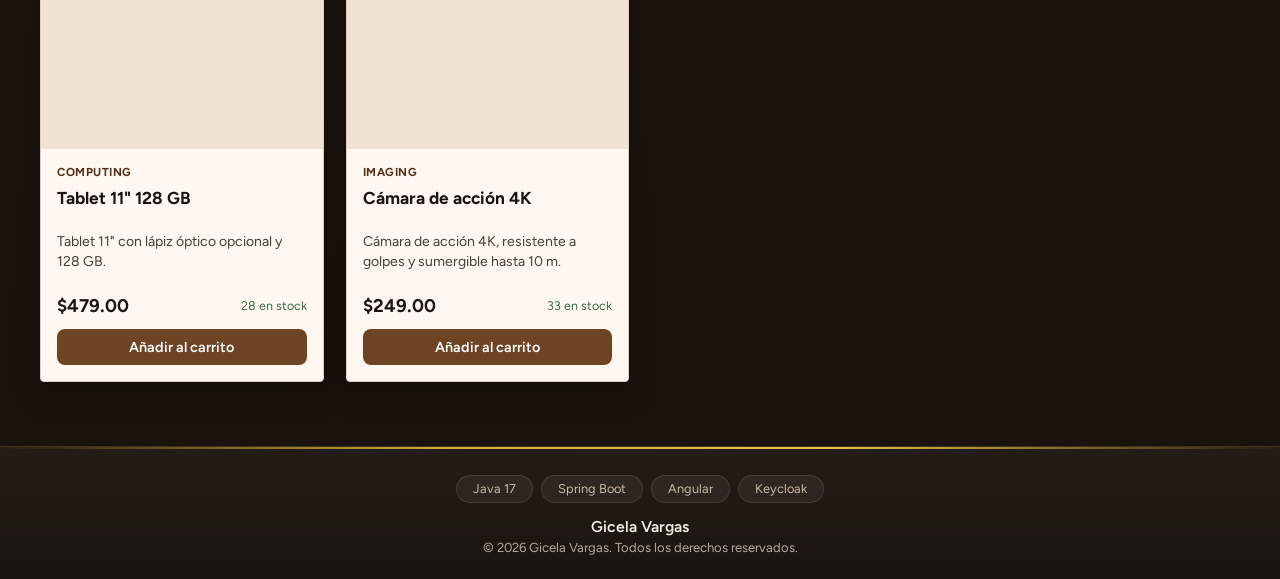
==== commit 6d9512e6: "Servir la foto del patinete desde el propio sitio para no mostrar el dron." ====
--- a/index.html
+++ b/index.html
@@ -23,8 +23,8 @@
     <link rel="preconnect" href="https://fonts.googleapis.com" />
     <link rel="preconnect" href="https://fonts.gstatic.com" crossorigin />
     <link href="https://fonts.googleapis.com/css2?family=Figtree:wght@400;500;600;700&family=Instrument+Serif:ital@0;1&display=swap" rel="stylesheet" />
-    <script src="assets/js/boot.js?v=3"></script>
-    <script src="/NordicStore/assets/js/boot.js?v=3"></script>
+    <script src="assets/js/boot.js?v=4"></script>
+    <script src="/NordicStore/assets/js/boot.js?v=4"></script>
   </head>
   <body class="has-shop">
     <div id="header"></div>
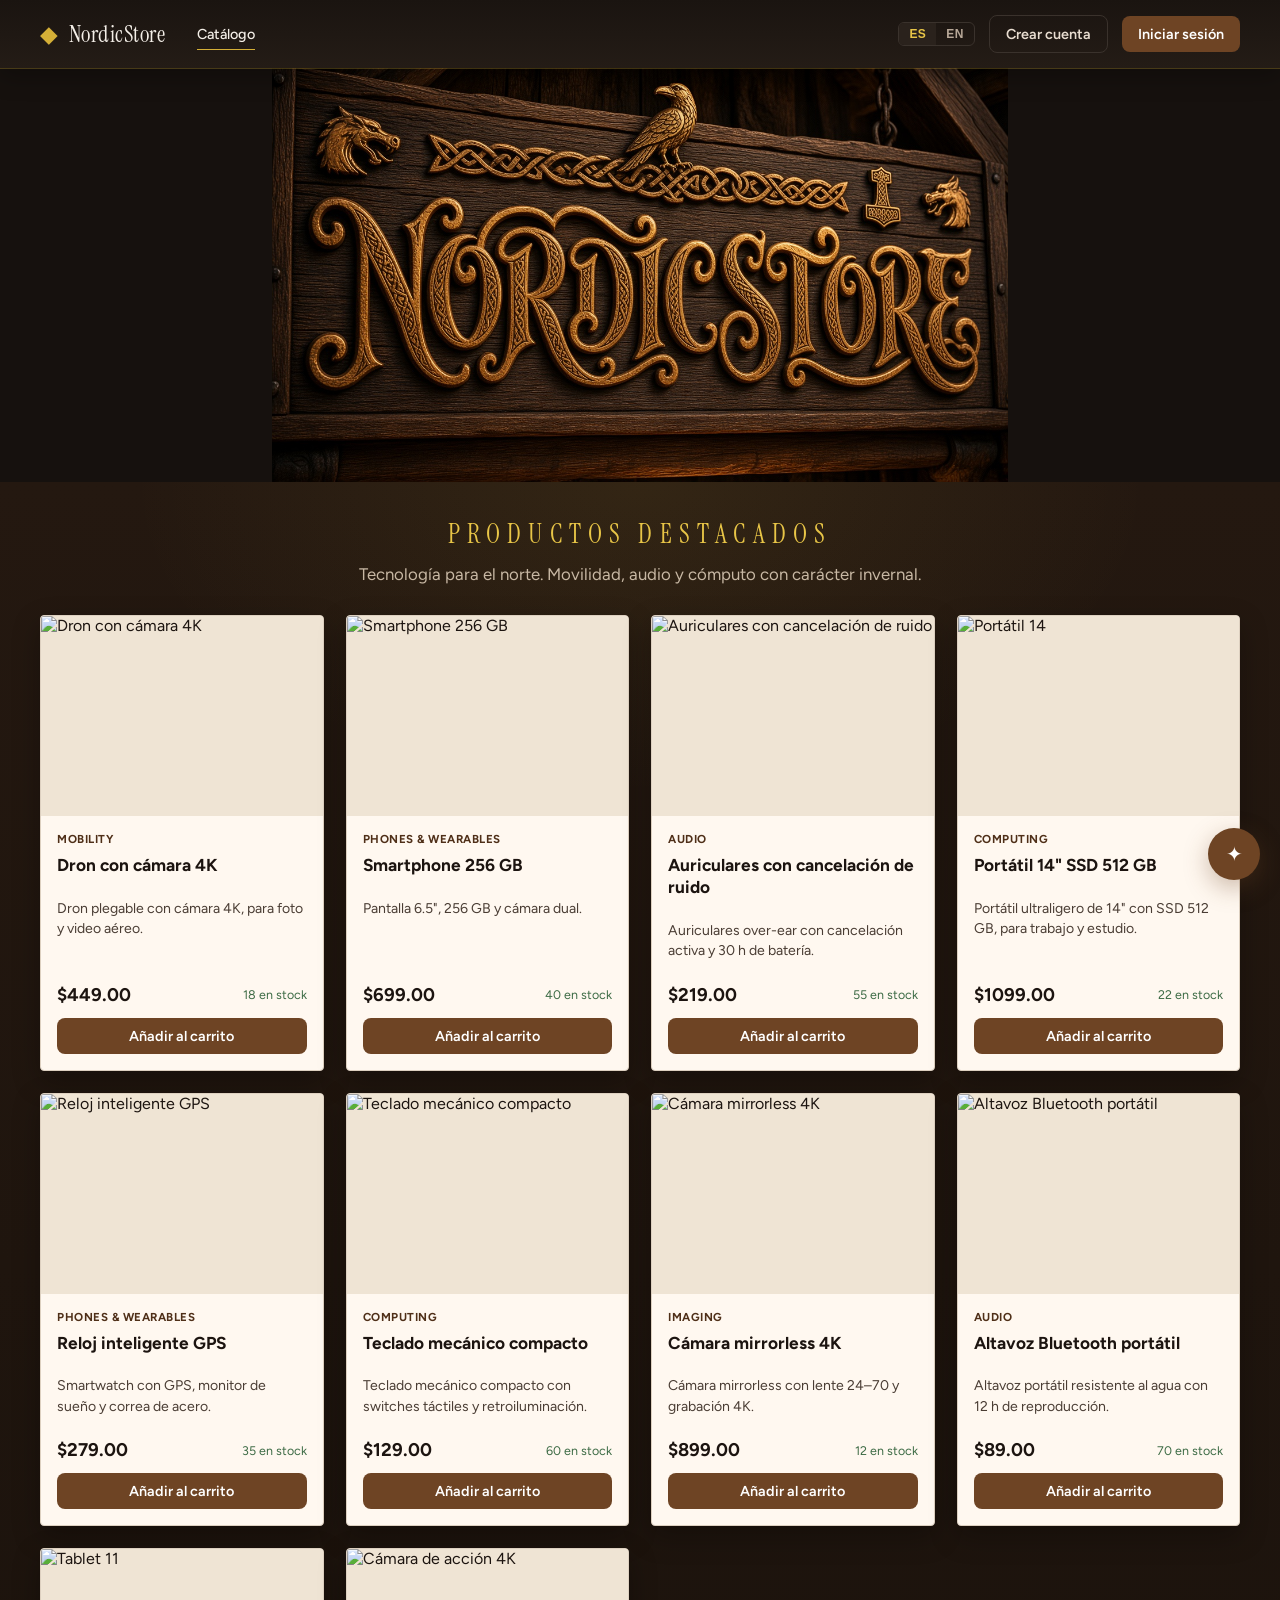
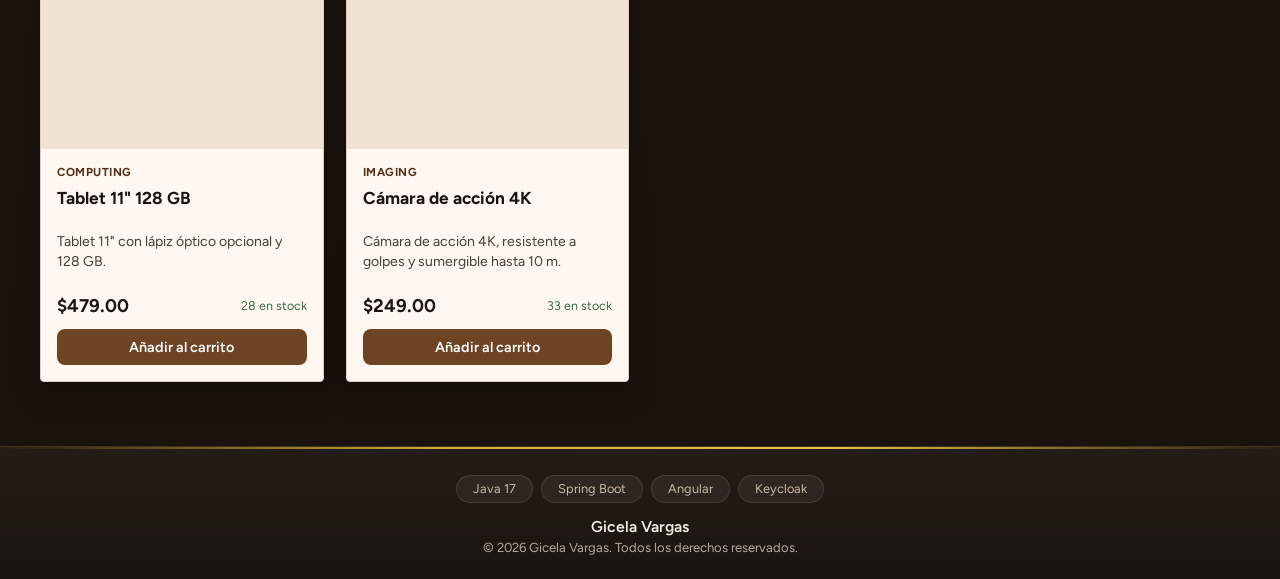
==== commit 3532c45d: "Dejar la foto del dron y nombrar el producto como dron." ====
--- a/index.html
+++ b/index.html
@@ -23,8 +23,8 @@
     <link rel="preconnect" href="https://fonts.googleapis.com" />
     <link rel="preconnect" href="https://fonts.gstatic.com" crossorigin />
     <link href="https://fonts.googleapis.com/css2?family=Figtree:wght@400;500;600;700&family=Instrument+Serif:ital@0;1&display=swap" rel="stylesheet" />
-    <script src="assets/js/boot.js?v=4"></script>
-    <script src="/NordicStore/assets/js/boot.js?v=4"></script>
+    <script src="assets/js/boot.js?v=5"></script>
+    <script src="/NordicStore/assets/js/boot.js?v=5"></script>
   </head>
   <body class="has-shop">
     <div id="header"></div>
